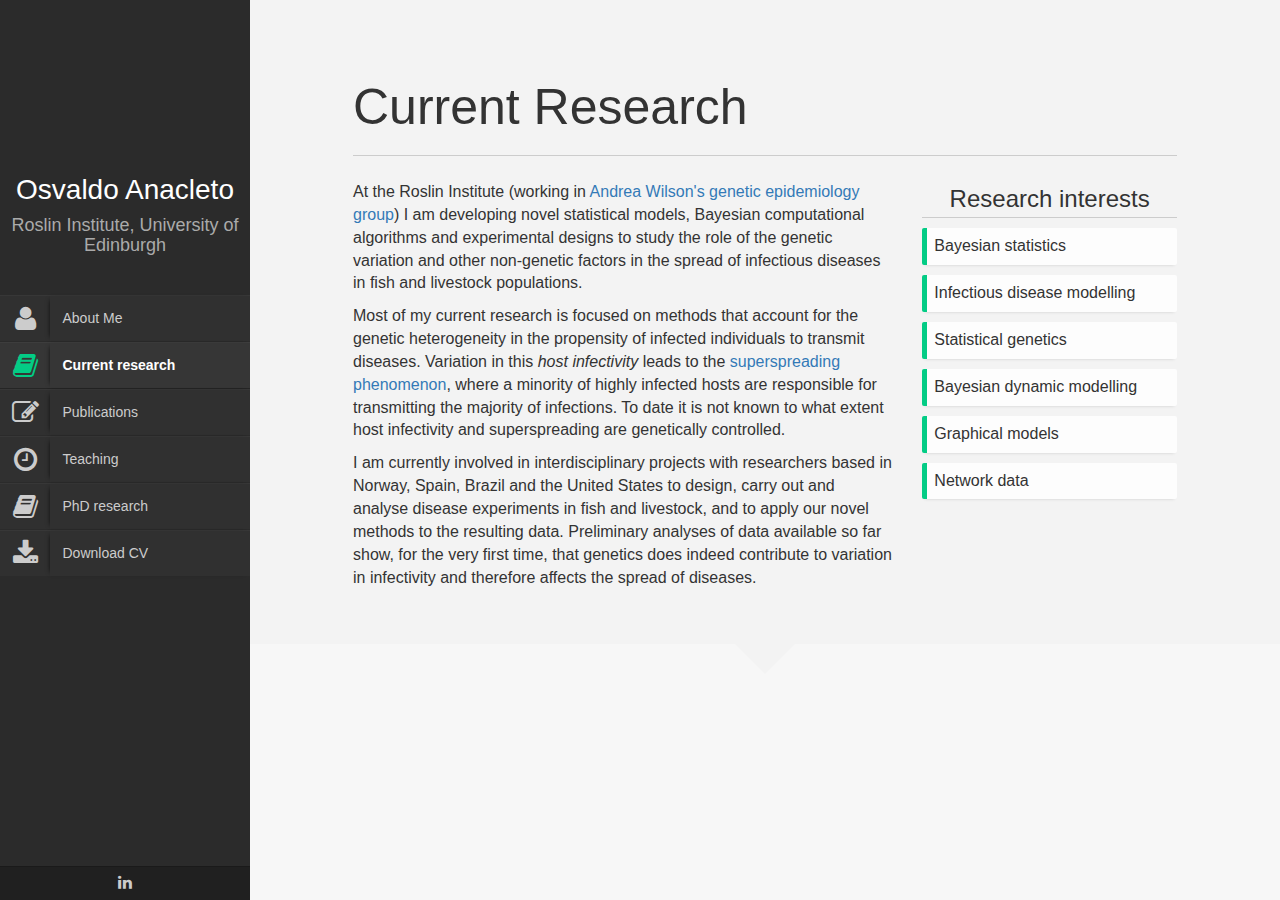
==== CurrentResearch.html @ b1d612fa "Add files via upload" ====
<!DOCTYPE html>
<html lang="en">
    <head>
        <title>Osvaldo</title>
        <meta http-equiv="Content-Type" content="text/html; charset=UTF-8">
        <meta name="author" content="owwwlab.com">
        <meta name="viewport" content="width=device-width, initial-scale=1, maximum-scale=1">

        <meta name="description" content="A theme for faculty profile page" />
        <meta name="keywords" content="faculty profile, theme,css, html, jquery, transition, transform, 3d, css3" />

        <link rel="shortcut icon" href="../favicon.ico">

        <!--CSS styles-->
        <link rel="stylesheet" href="css/bootstrap.css">
        <link rel="stylesheet" href="css/font-awesome.min.css">
        <link rel="stylesheet" href="css/perfect-scrollbar-0.4.5.min.css">
        <link rel="stylesheet" href="css/magnific-popup.css">
        <link rel="stylesheet" href="css/style.css">
        <link id="theme-style" rel="stylesheet" href="css/styles/default.css">


        <!--/CSS styles-->
        <!--Javascript files-->
        <script type="text/javascript" src="js/jquery-1.11.3.min.js"></script>
        <script type="text/javascript" src="js/TweenMax.min.js"></script>
        <script type="text/javascript" src="js/jquery.touchSwipe.min.js"></script>
        <script type="text/javascript" src="js/jquery.carouFredSel-6.2.1-packed.js"></script>

        <script type="text/javascript" src="js/modernizr.custom.63321.js"></script>
        <script type="text/javascript" src="js/jquery.dropdownit.js"></script>

        <script type="text/javascript" src="js/ScrollToPlugin.min.js"></script>

        <script type="text/javascript" src="js/bootstrap.min.js"></script>

        <script type="text/javascript" src="js/jquery.mixitup.min.js"></script>

        <script type="text/javascript" src="js/masonry.min.js"></script>

        <script type="text/javascript" src="js/perfect-scrollbar-0.4.5.with-mousewheel.min.js"></script>
        <script type="text/javascript" src="js/jquery.nicescroll.min.js"></script>

        <script type="text/javascript" src="js/magnific-popup.js"></script>
        <script type="text/javascript" src="js/custom.js"></script>

        <!--/Javascript files-->

    </head>
    <body>

        <div id="wrapper">
            <a href="#sidebar" class="mobilemenu"><i class="fa fa-reorder"></i></a>

            <div id="sidebar">
                <div id="sidebar-wrapper">
                    <div id="sidebar-inner">
                        <!-- Profile/logo section-->
                        <div id="profile" class="clearfix">
                            <div class="portrate hidden-xs"></div>
                            <div class="title">
                                <h2>Osvaldo Anacleto</h2>
                               <h3>Roslin Institute, University of Edinburgh</h3>
                            </div>
                        </div>
                        <!-- /Profile/logo section-->

                        <!-- Main navigation-->
                        <div id="main-nav">
                            <ul id="navigation">
<li>
                                  <a href="index.html">
                                    <i class="fa fa-user"></i>
                                    <div class="text">About Me</div>
                                  </a>
                                </li>

                                      <li class="currentmenu">
                                  <a href="CurrentResearch.html">
                                    <i class="fa fa-book"></i>
                                    <div class="text">Current research</div>
                                  </a>
                                </li>

                                <li>
                                  <a href="publications.html">
                                    <i class="fa fa-edit"></i>
                                    <div class="text">Publications</div>
                                  </a>
                                </li>
                                <li>
                                  <a href="teaching.html">
                                    <i class="fa fa-clock-o"></i>
                                    <div class="text">Teaching</div>
                                  </a>
                                </li>
                                <li>
                                  <a href="research.html">
                                    <i class="fa fa-book"></i>
                                    <div class="text">PhD research</div>
                                  </a>
                                </li>

                                <li class="external">
                                  <a href="CV Osvaldo Anacleto.pdf" target="_blank">
                                      <i class="fa fa-download"></i>
                                      <div class="text">Download CV</div>
                                  </a>
                                </li>
                            </ul>
                        </div>
                        <!-- /Main navigation-->
                        <!-- Sidebar footer -->
                        <div id="sidebar-footer">
                            <div class="social-icons">
                                <ul>
                                    <!-- <li><a href="#"><i class="fa fa-facebook"></i></a></li>
                                    <li><a href="#"><i class="fa fa-twitter"></i></a></li> -->
                                    <li><a href="#"><i class="fa fa-linkedin"></i></a></li>
                                </ul>
                            </div>


                            <!-- <div id="copyright">Copyright text here</div> -->

                        </div>
                        <!-- /Sidebar footer -->
                    </div>

                </div>
            </div>

            <div id="main">

                <div id="research" class="page">
                    <div class="pageheader">

                        <div class="headercontent">

                            <div class="section-container">
                                <h2 class="title">Current Research</h2>

                                <div class="row">
                                    <div class="col-md-8">


  <p> At the Roslin Institute (working in <a href="https://www.ed.ac.uk/roslin/about/contact-us/staff/andrea-wilson" target="_blank">  Andrea Wilson's genetic epidemiology group</a>) I am developing novel statistical models, Bayesian computational algorithms and experimental designs to study the role of the genetic variation and other non-genetic factors in the spread of infectious diseases in fish and livestock populations. </p>

  <p> Most of my current research is focused on methods that account for the genetic heterogeneity in the propensity of infected individuals to transmit diseases.  Variation in this <i> host infectivity </i>  leads to the <a href="https://en.wikipedia.org/wiki/Super-spreader" target="_blank"> superspreading phenomenon</a>, where a minority of highly infected hosts are responsible for transmitting the majority of infections.
  To date it is not known to what extent host infectivity and superspreading are genetically controlled.   </p>



<p> I am currently involved in interdisciplinary projects with researchers based in Norway, Spain, Brazil and the United States to design, carry out and analyse disease experiments in fish and livestock, and to apply our novel methods to the resulting data. Preliminary analyses of data available so far show, for the very first time, that genetics does indeed contribute to variation in infectivity and therefore affects the spread of diseases.</p>




                                    </div>
                                    <div class="col-md-4">
                                        <div class="subtitle text-center">
                                            <h3>Research interests</h3>
                                        </div>
                                        <ul class="ul-boxed list-unstyled">
                                            <li>Bayesian statistics</li>
                                            <li>Infectious disease modelling</li>
                                            <li>Statistical genetics</li>
                                            <li>Bayesian dynamic modelling</li>
                                            <li>Graphical models</li>
                                            <li>Network data</li>
                                        </ul>
                                    </div>
                                </div>
                            </div>
                        </div>
                    </div>


                </div>
            </div>
        </div>
    </body>
</html>
---- css/style.css ----
/* General styles
 **************************************************/
@font-face {
	font-family: 'Lato';
	font-style: normal;
	font-weight: 300;
	src: local('Lato Light'), local('Lato-Light'), url(http://themes.googleusercontent.com/static/fonts/lato/v6/KT3KS9Aol4WfR6Vas8kNcg.woff) format('woff');
}

@font-face {
	font-family: 'Lato';
	font-style: normal;
	font-weight: 400;
	src: local('Lato Regular'), local('Lato-Regular'), url(http://themes.googleusercontent.com/static/fonts/lato/v6/9k-RPmcnxYEPm8CNFsH2gg.woff) format('woff');
}

@font-face {
	font-family: 'Lato';
	font-style: normal;
	font-weight: 900;
	src: local('Lato Black'), local('Lato-Black'), url(http://themes.googleusercontent.com/static/fonts/lato/v6/BVtM30trf7q_jfqYeHfjtA.woff) format('woff');
}

@font-face {
	font-family: 'Lato';
	font-style: italic;
	font-weight: 400;
	src: local('Lato Italic'), local('Lato-Italic'), url(http://themes.googleusercontent.com/static/fonts/lato/v6/oUan5VrEkpzIazlUe5ieaA.woff) format('woff');
}

body {
	font-size: 16px;
	font-family: 'Lato', sans-serif;
	font-weight: 400;
	background: #4D4D4D;
}

a,a:hover,a:focus {
	text-decoration: none;
	outline: 0;
}

h1,h2,h3,h4,h5,h6,.h1,.h2,.h3,.h4,.h5,.h6 {
	font-family: "Lato", Helvetica, Arial, sans-serif;
	font-weight: 300;
}
/* mobile menu
 **************************************************/
.mobilemenu {
	position: fixed;
	top: 5px;
	left: 5px;
	right: 0;
	z-index: 1002;
	font-size: 30px;
	padding: 2px 10px;
	background: #2b2b2b;
	display: block;
	width: 50px;
	height: 50px;
	color: #fff;
	display: none;
	text-align: center;
}

.mobilemenu:hover,.mobilemenu:focus {
	color: #fff;
}


/* layout
 **************************************************/
#sidebar{
	position: fixed;
	width:250px;
	background: #2b2b2b;
	top: 0;
	left: 0;
	bottom: 0;
}

#sidebar-wrapper{
	position: relative;
	height: 100%;
	width: 100%;
	overflow-y: auto;
	-webkit-overflow-scrolling: touch;
}

#sidebar-inner{
  position: relative;
  min-height: 100%;
}

#main-nav {
	position: relative;
	text-align: left;
	width: 100%;
	padding-bottom: 0;

}

#main {
	position: absolute;
	left: 250px;
	right: 0;
	top: 0;
	bottom: 0;
	background: #fefefe;
	overflow: hidden;
	-webkit-overflow-scrolling: touch;
}

.page {
	overflow: auto;
	position: absolute;
	top: 0;
	left: 0px;
	bottom: 0;
	width: 100%;
	background-color: #f7f7f7;
	-webkit-overflow-scrolling: touch;
}

.home {
	left: 0px;
	z-index: 0;
	width: 100%;
}

#overlay {
	position: absolute;
	top: 0;
	left: 0px;
	bottom: 0;
	right: 0px;
	background-color: #000;
	-ms-filter: "progid:DXImageTransform.Microsoft.Alpha(Opacity=25)";
	filter: alpha(opacity=25);
	opacity: 0.25;
	display: none;
	z-index: 300;
	cursor: crosshair;
	cursor: url(../img/pointer.png), auto;
}

#runner {
	position: absolute;
	width: 30px;
	height: 20px;
	color: #fff;
	font-size: 20px;
	z-index: 2000;
}

.currentpage {
	-webkit-box-shadow: -2px 0 4px -2px rgba(0,0,0,.25);
	box-shadow: -2px 0 4px -2px rgba(0,0,0,.25);
}


/* sidebar
 **************************************************/
#nav-container {
	position: relative;
	padding-bottom: 75px;
	bottom: 0;
	height: 100%;
}

#profile {
	text-align: center;
	padding: 30px 10px;
	position: relative;
}

#profile .portrate {
	background-image: url("../img/personal/osvaldo.jpg");
	width: 125px;
	margin: 0 auto;
	height: 125px;
	border-radius: 50%;

	-webkit-background-size: cover;
	-moz-background-size: cover;
	background-size: cover;
}

#profile .title h2 {
	font-size: 28px;
	font-weight: 300;
	color: #fff;
	margin: 20px 0 10px 0;
}

#profile .title h3 {
	font-size: 18px;
	font-weight: 300;
	color: #aaa;
	margin: 0px 0 10px 0;
}

ul#navigation {
	padding: 0;
	margin: 0;
}

ul#navigation > li {
	display: block;
	float: none;
	clear: both;
	background: #303030;
	border-top: 1px solid #373737;
	border-bottom: 1px solid #2B2B2B;
	cursor: pointer;
	-webkit-transition: background 0.5s;
	-moz-transition: background 0.5s;
	-o-transition: background 0.5s;
	-ms-transition: background 0.5s;
	transition: background 0.5s;
}

ul#navigation > li > a {
	color: #ccc;
	font-size: 14px;
}

ul#navigation li:hover,ul#navigation li:focus {
	background: #363636;
}

ul#navigation li:hover a,ul#navigation li:focus a {
	color: #f7f7f7;
}

ul#navigation .currentmenu {
	font-weight: bold;
}

ul#navigation li.currentmenu a {
	color: #fff;
}

/*ul#navigation li.external:hover .fa, ul#navigation li.currentmenu .fa{
	color: #03cc85;
}*/

ul#navigation li.currentmenu {
	background: #363636;
	border-top: 1px solid #3d3d3d;
	border-bottom: 1px solid #252525;
}


ul#navigation li .text {
	padding-left: 5%;
	margin-left: 50px;
	line-height: 45px;

	-webkit-box-shadow: -3px 0 5px -4px #000;
	box-shadow: -3px 0 5px -4px #000;
}

ul#navigation li .fa {
	float: left;
	line-height: 45px;
	width: 50px;
	text-align: center;
	font-size: 27px;
}

#sidebar-footer{
	position: absolute;
	bottom: 0;
	left: 0;
	width: 100%;
	background: #202020;
	border-top: 1px solid #1A1A1A;
	text-align: center;
  	overflow: hidden;
}

.social-icons ul {
	padding: 0 20px;
	margin: 0;
	list-style: none;
	text-align: center;
}

.social-icons li {
	/* float: left; */
	/* width: 33%; */
	padding: 5px;
	text-align: center;
	display: inline-block;
}

.social-icons a {
	color: #ccc;
}

.social-icons a:hover,.social-icons a:focus {
	color: #fff;
}

.social-icons i {
	font-size: 16px;
}

#copyright{
	text-align:center;
	font-size:0.7em;
	color: #8E8E8E;
	margin-bottom: 5px;
}
/* page specifics
 **************************************************/
.page-container {
	position: relative;
}

.pageheader {
	background: #f3f3f3;
	position: relative;
	padding: 60px 0 45px 0;
}

.pageheader:after {
	top: 100%;
	border: solid transparent;
	content: " ";
	height: 0;
	width: 0;
	position: absolute;
	pointer-events: none;
	border-color: rgba(8, 4, 13, 0);
	border-top-color: #f3f3f3;
	border-width: 30px;
	left: 50%;
	margin-left: -30px;
	z-index: 1;
}

.headercontent .title {
	font-size: 50px;
	margin-bottom: 25px;
	border-bottom: 1px solid #ccc;
	padding: 0 0 20px 0;
}
.headercontent .title.noborder{
	border:none;
}
.headercontent .subtitle {
	border-bottom: 1px solid #ccc;
	margin: 0 0 10px 0;
	padding: 5px 0;
}

.headercontent .subtitle h3 {
	margin: 0;
	padding: 0;
}

.page .section{
	padding: 70px 0;
	position: relative;
}

.section-container {
	padding: 0 10%;
}

.color-1 {
	background: #fcfcfc;
}

.color-2 {
	background: #f7f7f7;
}

.color-3 {
	background: #2c2c2d;
	color: #fff;
}

.color-4 {
	background: #000;
}

.section .title {
	border-bottom: 1px solid #ccc;
	margin: 0 0 30px 0;
	padding: 20px 0;
}

.section .title h3 {
	padding: 0;
	margin: 0;
	font-size: 26px;
}


.biothumb{position: relative;}
.biothumb .overlay{
	position: absolute;
	width: 100%;
	color:#fff;
	bottom: 0;
	background-color: black;
	background-color: rgba(0,0,0,0.5);
	padding:25px;
}
.biothumb .overlay h1{
	font-size: 45px;
}

.fixedbg{
	padding: 70px 0;
    position: relative;
    margin: 0;
	background-position: center;
    background-repeat: no-repeat;
    background-size: cover !important;
}

.fixedbg.parallax{
    background-attachment: fixed !important;
}

.fixedbg .heading{
	font-size: 28px;
    color: #ffffff;
    line-height: 1.2;
    text-align: center;
    font-weight: 700;
    font-style: normal;
}

/*************************************************
 *  uls
 **************************************************/
.ul-bolded li {
	font-weight: bold;
}

.ul-boxed li {
	padding: 7px;
	background-color: #FdFdFd;
	margin-bottom: 10px;
	-webkit-box-shadow: 0px 3px 3px -3px #ccc;
	box-shadow: 0px 3px 3px -3px #ccc;
	border-radius: 2px;
	border-left: 5px solid;
}

/* ul-card
 **************************************************/
ul.ul-card {
	padding: 0;
	margin: 0;
	list-style: none;
}

ul.ul-card li {
	position: relative;
	padding: 50px 15px 20px 15px;
	background-color: #fff;
	margin-bottom: 15px;
	-webkit-box-shadow: 0px 3px 3px -3px #ccc;
	box-shadow: 0px 3px 3px -3px #ccc;
	border-radius: 3px;
	margin-left: 10px;
	color: #333;
}

ul.ul-card li .dy {
	position: absolute;
	top: 10px;
	left: -10px;
	border-radius: 0px;
	padding: 0;
	color: white;
}

ul.ul-card li .dy span {
	padding: 7px 10px;
	line-height: 30px;
	margin: 0;
}

/*ul.ul-card li .dy .degree {
	background-color: #03bb7a;
}*/

ul.ul-card li .dy .year {
	/*background-color: #03cc85;*/
	-webkit-box-shadow: -3px 0px 7px -3px rgba(68, 68, 68, 0.5);
	box-shadow: -3px 0px 7px -3px rgba(68, 68, 68, 0.5);
	margin-left: -3px !important;
}

ul.ul-card li .description p {
	font-size: 16px;
	margin: 0;
}

ul.ul-card li .description p.where {
	font-weight: 300;
	font-size: 14px;
}

/* ul-dates
 **************************************************/
ul.ul-dates,ul.ul-dates-gray {
	margin: 0;
	padding: 0;
	list-style: none;
}

ul.ul-dates li,ul.ul-dates-gray li {
	margin-bottom: 15px; /*margin-left:  20px;
	*/
}

ul.ul-dates div.dates,ul.ul-dates-gray div.dates {
	float: left;
	width: 75px;
}

ul.ul-dates div.dates span,ul.ul-dates-gray div.dates span {
	/*background-color: #03cc85;*/
	padding: 6px;
	display: block;
	text-align: center;
	color: #fff;
	position: relative;
}

ul.ul-dates-gray div.dates span {
	background-color: #BBBBBB !important;
}

/*ul.ul-dates div.dates span:last-child {
	background-color: #03bb7a;
}*/

ul.ul-dates-gray div.dates span:last-child {
	background-color: #979797 !important;
}

ul.ul-dates-gray div.dates span:first-child,
ul.ul-dates div.dates span:first-child {
	-webkit-box-shadow: 0px 2px 6px -3px rgba(68, 68, 68, 0.5);
	box-shadow: 0px 2px 6px -3px rgba(68, 68, 68, 0.5);
	z-index: 3;
	position: relative;
}

ul.ul-dates div.content,ul.ul-dates-gray div.content {
	margin-left: 90px;
	min-height: 70px;
	padding-top: 10px;
}

ul.ul-dates div.content h4,ul.ul-dates-gray div.content h4 {
	font-weight: 400;
	font-size: 16px;
	margin-top: 0;
}

ul.ul-dates div.content p,ul.ul-dates-gray div.content p {
	font-size: 13px;
}



/* ul-timeline
 **************************************************/
ul.timeline {
	border-left: 8px solid #FFF;
	list-style: none;
	padding: 1px 0;
	margin-left: 100px;
}

ul.timeline li .date {
	float: left;
	padding: 10px 15px 10px 10px;
	margin-top: 10px;
	margin-left: -115px;
	font-size: 15px;
	width: 110px;
	text-align: center;
	/*background: #03cc85;*/
	color: #fff;
}

/*ul.timeline li.open .data {
	background: #03bb7a;
}*/

ul.timeline li .circle {
	float: left;
	margin: 20px 0;
	margin-left: -14px;
	width: 20px;
	height: 20px;
	border: 4px solid #FFFFFF;
	border-radius: 10px;
	background-color: #d5d5d5;
}

ul.timeline li.open .circle {
	/*background-color: #03bb7a;*/
	-webkit-box-shadow: 0px 2px 6px -3px rgba(68, 68, 68, 0.5);
	box-shadow: 0px 2px 6px -3px rgba(68, 68, 68, 0.5);
}

ul.timeline li .data {
	background: #fdfdfd;
	margin: 10px 0px 10px 20px;
	border-left: 10px solid;
	padding: 18px 20px;
	font-size: 16px;

	-webkit-box-shadow: 0px 3px 3px -3px #ccc;
	box-shadow: 0px 3px 3px -3px #ccc;
	border-radius: 3px;
}

ul.timeline li.open .data {
	/*border-color: #03bb7a;*/
	background: #fff;
}

ul.timeline li .data .subject {
	cursor: pointer;
	color: #777;
	font-size: 18px;
}

ul.timeline li .data .text {
	display: none;
	margin-top: 15px;
	font-size: 14px;
}

/* ul-withdetails
 **************************************************/
.ul-withdetails {
	list-style: none;
	padding: 0;
}

.ul-withdetails li {
	background-color: #FdFdFd;
	margin-bottom: 15px;

	-webkit-box-shadow: 0px 3px 3px -3px #ccc;
	box-shadow: 0px 3px 3px -3px #ccc;
	border-radius: 3px;
}

.ul-withdetails li .image {
	position: relative;
	overflow: hidden;
}

.ul-withdetails li .imageoverlay {
	position: absolute;
	top: 0;
	left: -100%;
	width: 100%;
	height: 100%;
	/*background: #03cc85;*/
	cursor: pointer;
	-ms-filter: "progid:DXImageTransform.Microsoft.Alpha(Opacity=70)";
	filter: alpha(opacity=70);
	opacity: 0.7;

	-webkit-transition: all 0.3s ease-out;
	   -moz-transition: all 0.3s ease-out;
	    -ms-transition: all 0.3s ease-out;
	     -o-transition: all 0.3s ease-out;
	        transition: all 0.3s ease-out;
}

.ul-withdetails li .imageoverlay i {
	color: #fff;
	position: absolute;
	top: 40%;
	left: 45%;
	font-size: 30px;
}

.ul-withdetails li .meta {
	overflow: hidden;
	padding:  10px;
	cursor: pointer;
}

.ul-withdetails li .details {
	display: none;
	padding: 20px;
	background: #fff;

	-webkit-box-shadow: inset 0px 3px 5px -3px #ccc;
	box-shadow: inset 0px 3px 5px -3px #ccc;
}

/*************************************************
 * lab partnerts
 **************************************************/
#labp-heads-wrap {
	/*background-color: #03bb7a;*/
	position: relative;
	height: 180px;
}

#labp-heads-wrap:after {
	top: 100%;
	border: solid transparent;
	content: " ";
	height: 0;
	width: 0;
	position: absolute;
	pointer-events: none;
	border-color: rgba(247, 103, 103, 0);
	/*border-top-color: #03bb7a;*/
	border-width: 15px;
	left: 50%;
	margin-left: -15px;
}

#lab-carousel {
	width: 100%;
	height: 200px;
	position: absolute;
	top: 0;
	left: 0;
}

#lab-carousel div {
	float: left;
	width: 100px;
	height: 100px;
}

#lab-carousel img {
	border: none;
	position: relative;

	-webkit-box-shadow: 0 0 10px #000;
	box-shadow: 0 0 10px #000;
}

.caroufredsel_wrapper {
	margin-top: -10px !important;
	padding-top: 20px !important;
	padding-bottom: 20px !important;
}

#labp-heads-wrap #next,#labp-heads-wrap #prev {
	position: absolute;
	top: 0;
	height: 100%;
	line-height: 180px;
	padding: 0 10px;
	color: #f7f7f7;
	font-size: 30px;
	z-index: 4;
}

#labp-heads-wrap #next {
	right: 0;
}

#labp-heads-wrap #prev {
	left: 0;
}

#labp-heads-wrap #prev.disabled,#labp-heads-wrap #next.disabled {
	color: #ccc;
	cursor: default;
}

#lab-details {
	background-color: #fff;
	padding: 20px;
	padding-top: 40px;
	text-align: center;
	min-height: 150px;

	-webkit-box-shadow: 0px 3px 3px -3px #ccc;
	box-shadow: 0px 3px 3px -3px #ccc;
	border-radius: 2px;
}

#lab-details div {
	display: none;
}

#lab-details h3 {
	margin-top: 0;
}

/* filter dropdowns
 **************************************************/
#filters,.filters,#pub-grid {
	padding: 20px 0 30px 0 !important;
}

#filters h3,.filters h3,div#sort {
	margin-top: 30px;
}

#sort span {
	line-height: 30px;
}

.stuck {
	position: fixed !important;
	z-index: 1001;
	top: 0;
	right: 0;

	-webkit-box-shadow: 0px 2px 4px 0px #cecece;
	box-shadow: 0px 2px 4px 0px #cecece;
}

.cd-dropdown,.cd-select {
	position: relative;
	margin: 20px auto;
	display: block;
}

.cd-dropdown > span {
	width: 100%;
	height: 40px;
	line-height: 40px;
	color: #999;
	font-weight: 700;
	font-size: 16px;
	background: #fff;
	display: block;
	padding: 0 10px 0 30px;
	position: relative;
	cursor: pointer;
}

.cd-dropdown > span:after {
	content: '';
	position: absolute;
	right: 0px;
	top: 0px;
	width: 50px;
	text-align: center;
	font-size: 12px;
	padding: 8px;
	height: 70%;
	line-height: 24px;
}

.cd-dropdown.cd-active > span:after {
	content: '';
}

.cd-dropdown ul {
	list-style-type: none;
	margin: 0;
	padding: 0;
	display: block;
	position: relative;
}

.cd-dropdown > span,.cd-dropdown ul li:nth-last-child(-n+3) span {
	-webkit-box-shadow: 0 1px 1px rgba(0,0,0,0.1);
	box-shadow: 0 1px 1px rgba(0,0,0,0.1);
}

.cd-dropdown ul {
	position: absolute;
	top: 0px;
	width: 100%;
}

.cd-dropdown ul li {
	position: absolute;
	width: 100%;
}

/*.cd-active.cd-dropdown > span {
	color: #03cc85;
}*/

.cd-active.cd-dropdown > span,.cd-active.cd-dropdown ul li span {
	-webkit-box-shadow: 0 1px 1px rgba(0,0,0,0.1);
	box-shadow: 0 1px 1px rgba(0,0,0,0.1);
}

.cd-active.cd-dropdown ul li span {
	-webkit-transition: all 0.2s linear 0s;
	-moz-transition: all 0.2s linear 0s;
	-o-transition: all 0.2s linear 0s;
	-ms-transition: all 0.2s linear 0s;
	transition: all 0.2s linear 0s;
}

.cd-active.cd-dropdown ul li span:hover {
	/*background: #03cc85;*/
	color: #fff;
}

.cd-dropdown ul li span {
	width: 100%;
	background: #fafafa;
	line-height: 40px;
	padding: 0 10px 0 30px;
	display: block;
	color: #bcbcbc;
	cursor: pointer;
	font-weight: 700;
}

/* publications
 **************************************************/
#pub-grid .mix {
	-ms-filter: "progid:DXImageTransform.Microsoft.Alpha(Opacity=0)";
	filter: alpha(opacity=0);
	opacity: 0;
	display: none;
}

.pitems .item {
	margin-bottom: 20px;
	width: 100%;
}

.pitems .pubmain {
	background: #fefefe;
	padding: 25px 25px 35px 25px;
	min-height: 130px;
	position: relative;

	-webkit-box-shadow: 0px 3px 3px -3px #ccc;
	box-shadow: 0px 3px 3px -3px #ccc;
	cursor: pointer;
}

.pitems .pubtitle {
	margin: 0;
	padding: 0 0 15px 0;
	font-size: 20px;
	font-weight: 300;
}

.pitems .pubmain div {
	font-size: small;
}

.pitems .pubmain .label {
	margin-right: 10px;
}

.pitems .pubmain .pubassets {
	position: absolute;
	bottom: 0;
	right: 0;
	background: #fafafa;
	text-align: center;
	border-top: 2px solid;
}

.pitems .pubmain .pubassets a {
	color: #9b9b9b;
	padding: 5px 15px;
	float: right;
	font-size: 18px;
}

.pitems .pubmain .pubassets a:hover,.pitems .pubmain .pubassets a:focus,.pitems .pubmain .pubassets a.pubcollapse {
	/*background: #03cc85;*/
	color: #fff;
}

.pitems .pubdetails {
	background: #fff;
	padding: 25px;
	display: none;
}
/* Gallery
 **************************************************/
#gallery-header {
	_color: #f7f7f7;
}

#gallery-header h2 {
	font-size: 50px;
	text-align: center;
}

#gallery-large {
	_background: #303030;
	padding-top: 20px;
}

ul.grid {
	max-width: 69em;
	list-style: none;
	margin: 30px auto;
	padding: 0;
}

ul.grid li {
	display: block;
	float: left;
	padding: 15px;
	width: 33%;
}

@media screen and (max-width: 900px) {
	ul.grid li {
		width: 50%;
	}

}

@media screen and (max-width: 400px) {
	ul.grid li {
		width: 100%;
	}

}

ul.grid li >div {
	-webkit-box-shadow: 0 0 8px -1px #000;
	box-shadow: 0 0 8px -1px #000;
	overflow: hidden;
	position: relative;
}

ul.grid li .over {
	position: absolute;
	bottom: -100%;
	width: 102%;
	right: -1%;
	left: -1%;
	color: #fff;
}

ul.grid li .comein {
	position: relative;
	z-index: 1;
	padding: 15px;
	height: 100%;
}

ul.grid li .comein i {
	display: block;
	width: 60px;
	height: 60px;
	position: absolute;
	top: 50%;
	margin-top: -30px;
	left: 50%;
	margin-left: -30px;
	font-size: 22px;
	color: #FFF;

	-webkit-box-shadow: 0 0 60px #fff;
	box-shadow: 0 0 60px #fff;
	border: 1px solid #fff;
	text-align: center;
	padding-top: 17px;
	border-radius: 50%;
}

ul.grid li .comein-bg {
	-khtml-opacity: .70;
	-moz-opacity: .70;
	-ms-filter: ”alpha(opacity=70)”;
	filter: progid:DXImageTransform.Microsoft.Alpha(opacity=0.7);
	filter: alpha(opacity=70);
	opacity: .70;
	position: absolute;
	top: 0;
	bottom: 0;
	right: 0;
	left: 0;
	background: #000;
	z-index: -1;
}

ul.grid li a,ul.grid li img {
	outline: none;
	border: none;
	display: block;
	max-width: 100%;
}

/* at start */
.my-mfp-slide-bottom .mfp-content {
	-ms-filter: "progid:DXImageTransform.Microsoft.Alpha(Opacity=0)";
	filter: alpha(opacity=0);
	opacity: 0;

	-webkit-transition: all 0.7s ease-out;
	-moz-transition: all 0.7s ease-out;
	-o-transition: all 0.7s ease-out;
	-ms-transition: all 0.7s ease-out;
	transition: all 0.7s ease-out;

	-webkit-transform: translateY(-20px) perspective( 600px ) rotateX( 10deg );
	-moz-transform: translateY(-20px) perspective( 600px ) rotateX( 10deg );
	-o-transform: translateY(-20px) perspective( 600px ) rotateX( 10deg );
	-ms-transform: translateY(-20px) perspective( 600px ) rotateX( 10deg );
	transform: translateY(-20px) perspective( 600px ) rotateX( 10deg );
}

/* animate in */
.my-mfp-slide-bottom.mfp-ready .mfp-content {
	-ms-filter: "progid:DXImageTransform.Microsoft.Alpha(Opacity=100)";
	filter: alpha(opacity=100);
	opacity: 1;

	-webkit-transform: translateY(0) perspective( 600px ) rotateX( 0 );
	-moz-transform: translateY(0) perspective( 600px ) rotateX( 0 );
	-o-transform: translateY(0) perspective( 600px ) rotateX( 0 );
	-ms-transform: translateY(0) perspective( 600px ) rotateX( 0 );
	transform: translateY(0) perspective( 600px ) rotateX( 0 );
}

/* animate out */
.my-mfp-slide-bottom.mfp-removing .mfp-content {
	-ms-filter: "progid:DXImageTransform.Microsoft.Alpha(Opacity=0)";
	filter: alpha(opacity=0);
	opacity: 0;

	-webkit-transform: translateY(-10px) perspective( 600px ) rotateX( 10deg );
	-moz-transform: translateY(-10px) perspective( 600px ) rotateX( 10deg );
	-o-transform: translateY(-10px) perspective( 600px ) rotateX( 10deg );
	-ms-transform: translateY(-10px) perspective( 600px ) rotateX( 10deg );
	transform: translateY(-10px) perspective( 600px ) rotateX( 10deg );
}

/* Dark overlay, start state */
.my-mfp-slide-bottom.mfp-bg {
	-ms-filter: "progid:DXImageTransform.Microsoft.Alpha(Opacity=0)";
	filter: alpha(opacity=0);
	opacity: 0;

	-webkit-transition: opacity 0.3s ease-out;
	-moz-transition: opacity 0.3s ease-out;
	-o-transition: opacity 0.3s ease-out;
	-ms-transition: opacity 0.3s ease-out;
	transition: opacity 0.3s ease-out;
}

/* animate in */
.my-mfp-slide-bottom.mfp-ready.mfp-bg {
	-ms-filter: "progid:DXImageTransform.Microsoft.Alpha(Opacity=80)";
	filter: alpha(opacity=80);
	opacity: 0.8;
}

/* animate out */
.my-mfp-slide-bottom.mfp-removing.mfp-bg {
	-ms-filter: "progid:DXImageTransform.Microsoft.Alpha(Opacity=0)";
	filter: alpha(opacity=0);
	opacity: 0;
}


/* contanct
 **************************************************/
.contact-office {
	background: #fff url('../img/contact-bg-1.png') no-repeat;
}

.contact-lab {
	background: #fff url('../img/contact-bg-2.png') no-repeat;
	color: #fff;
}

/*.contact-office .icon-huge, .contact-lab .icon-huge{
	color: #03cc85;
}*/


.icon-huge {
	font-size: 170px;
	text-align: center;
	-ms-filter: "progid:DXImageTransform.Microsoft.Alpha(Opacity=30)";
	filter: alpha(opacity=30);
	opacity: 0.3;
	display: block;
	padding-top: 30px;
}

@media (max-width: 500px) {
	ul.timeline {
		margin: 0;
		border-left: none;
	}

	ul.timeline .circle {
		display: none;
	}

	ul.timeline .data {
		margin: 0 !important;
		margin-bottom: 10px !important;
		padding-top: 65px !important;
	}

	ul.timeline .date {
		margin-left: 0 !important;
	}

	#sidebar{
		width: 100%;
	}

	#sidebar-wrapper{
		overflow: auto;
	}

}

@media (max-width: 991px) {
	.mobilemenu {
	display: block;
	}

	.social-icons,#main-nav {
		left: 0px;
		z-index: 0;
	}

	#main {
		left: 0;
	}

}


/* fix for mobile view of pages */
@media screen and (max-width: 770px) {

	 #blog-content{
	 	width:100% !important;
	 }
	 .page{
	 	width:100% !important;
	 	left:0 !important;
	}

	.headercontent .title{
		font-size: 20px;
	}

}

}
---- css/styles/default.css ----
ul#navigation li.external:hover .fa, ul#navigation li.currentmenu .fa{
	color: #03cc85;
}
.ul-boxed li {
	border-left-color:#03cc85;
}
ul.ul-card li .dy .year {
	background-color: #03cc85;
}
ul.ul-dates div.dates span {
	background-color: #03cc85;
}
ul.timeline li .date {
	background: #03cc85;
}
ul.timeline li .data {
	border-left-color: #03cc85;
}
.ul-withdetails li .imageoverlay {
	background: #03cc85;
}
.cd-active.cd-dropdown > span {
	color: #03cc85;
}
.cd-active.cd-dropdown ul li span:hover {
	background: #03cc85;
}
.pitems .pubmain .pubassets {
	border-top-color:#03cc85; 
}
.pitems .pubmain .pubassets a:hover,.pitems .pubmain .pubassets a:focus,.pitems .pubmain .pubassets a.pubcollapse {
	background: #03cc85;
}
.contact-office .icon-huge, .contact-lab .icon-huge {
	color: #03cc85;
}

/* socpndary color 
**************************************************/
ul.ul-card li .dy .degree {
	background-color: #03bb7a;
}
ul.ul-dates div.dates span:last-child {
	background-color: #03bb7a;
}
ul.timeline li.open .circle {
	background-color: #03bb7a;
}
ul.timeline li.open .data {
	border-color: #03bb7a;
}
#labp-heads-wrap {
	background-color: #03bb7a;
}
#labp-heads-wrap:after{
	border-top-color: #03bb7a;
}
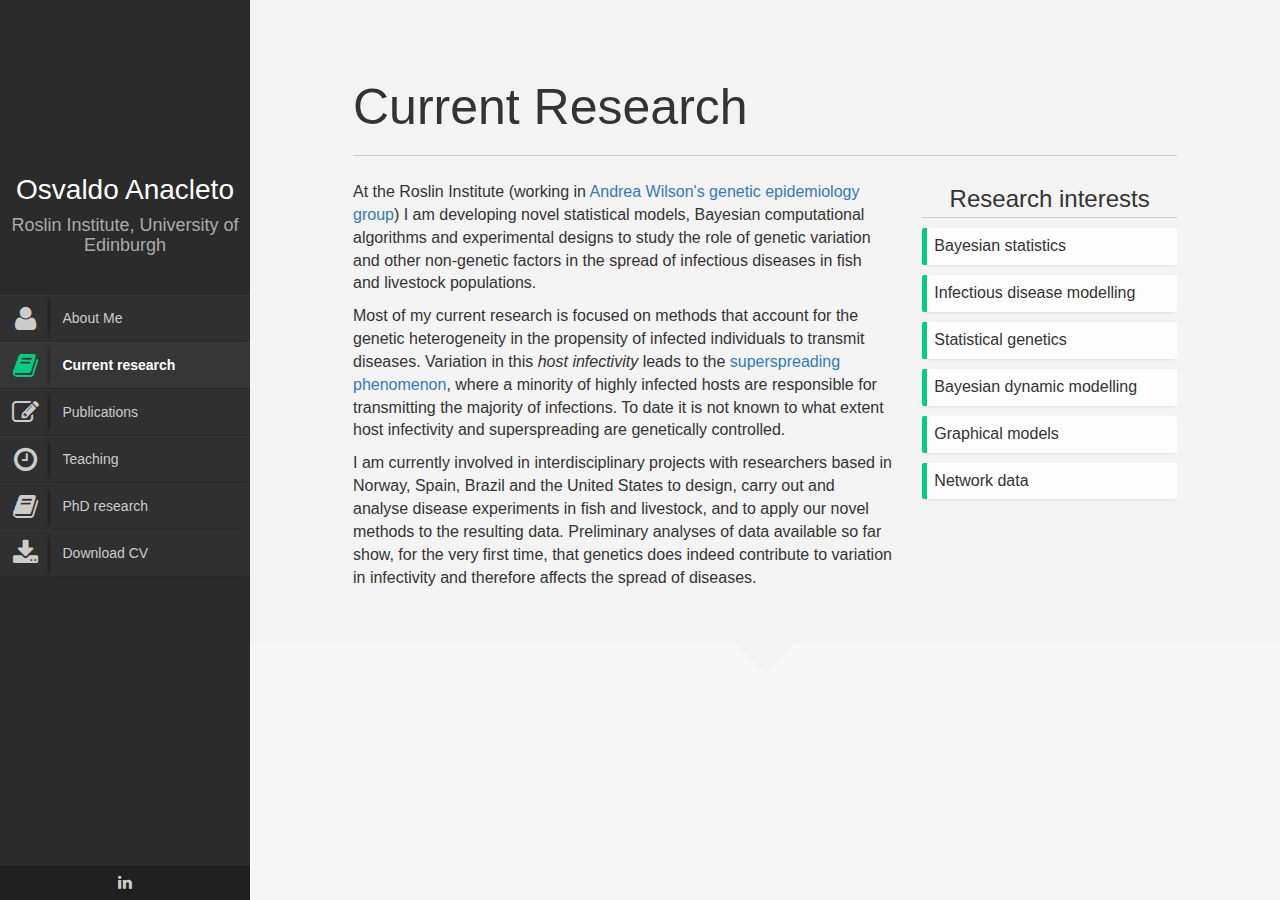
==== commit 540ade86: "Update CurrentResearch.html" ====
--- a/CurrentResearch.html
+++ b/CurrentResearch.html
@@ -1,7 +1,7 @@
 <!DOCTYPE html>
 <html lang="en">
     <head>
-        <title>Osvaldo</title>
+        <title>Osvaldo Anacleto</title>
         <meta http-equiv="Content-Type" content="text/html; charset=UTF-8">
         <meta name="author" content="owwwlab.com">
         <meta name="viewport" content="width=device-width, initial-scale=1, maximum-scale=1">
@@ -144,7 +144,7 @@
                                     <div class="col-md-8">
 
 
-  <p> At the Roslin Institute (working in <a href="https://www.ed.ac.uk/roslin/about/contact-us/staff/andrea-wilson" target="_blank">  Andrea Wilson's genetic epidemiology group</a>) I am developing novel statistical models, Bayesian computational algorithms and experimental designs to study the role of the genetic variation and other non-genetic factors in the spread of infectious diseases in fish and livestock populations. </p>
+  <p> At the Roslin Institute (working in <a href="https://www.ed.ac.uk/roslin/about/contact-us/staff/andrea-wilson" target="_blank">  Andrea Wilson's genetic epidemiology group</a>) I am developing novel statistical models, Bayesian computational algorithms and experimental designs to study the role of genetic variation and other non-genetic factors in the spread of infectious diseases in fish and livestock populations. </p>
 
   <p> Most of my current research is focused on methods that account for the genetic heterogeneity in the propensity of infected individuals to transmit diseases.  Variation in this <i> host infectivity </i>  leads to the <a href="https://en.wikipedia.org/wiki/Super-spreader" target="_blank"> superspreading phenomenon</a>, where a minority of highly infected hosts are responsible for transmitting the majority of infections.
   To date it is not known to what extent host infectivity and superspreading are genetically controlled.   </p>
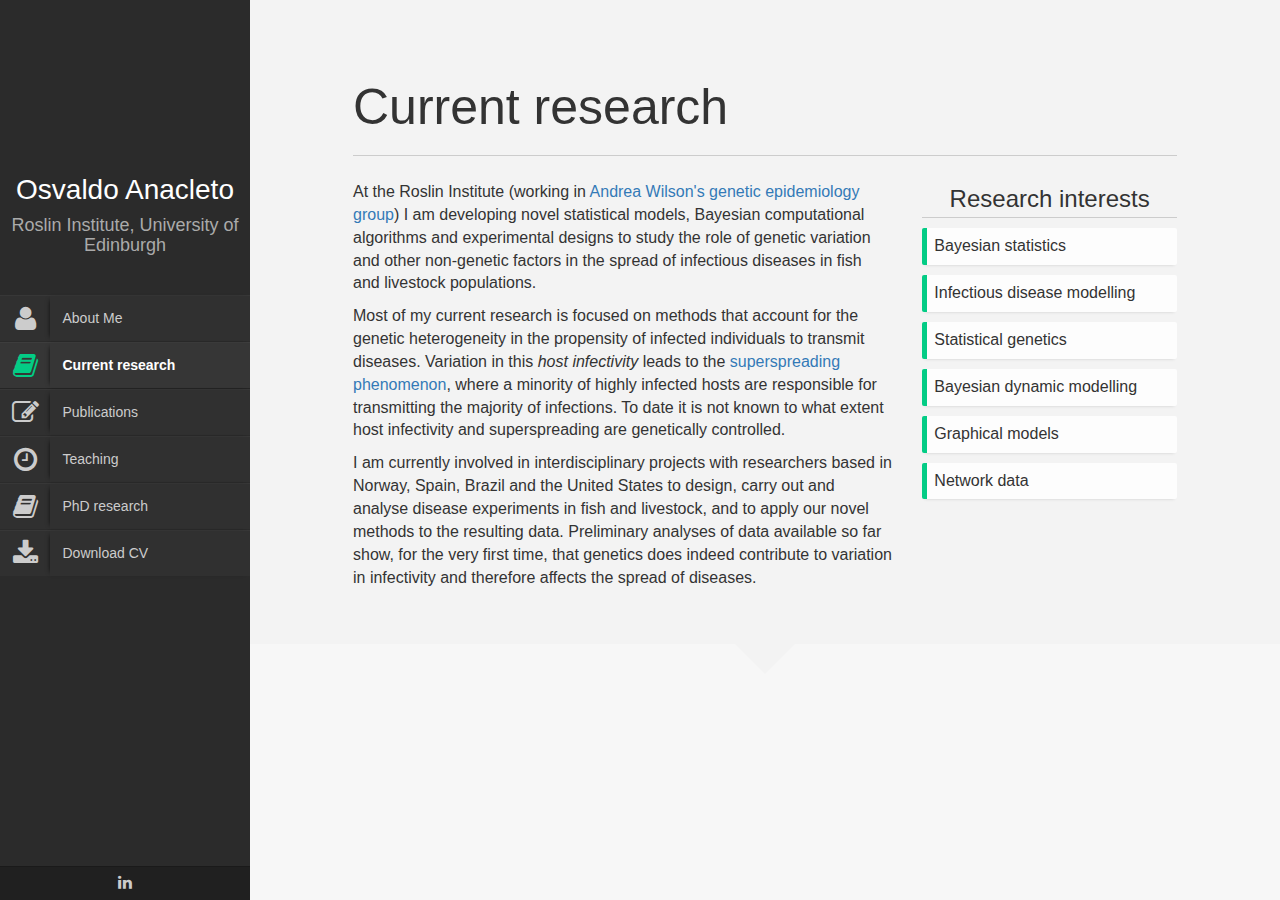
==== commit c4b06f44: "Update CurrentResearch.html" ====
--- a/CurrentResearch.html
+++ b/CurrentResearch.html
@@ -138,7 +138,7 @@
                         <div class="headercontent">
 
                             <div class="section-container">
-                                <h2 class="title">Current Research</h2>
+                                <h2 class="title">Current research</h2>
 
                                 <div class="row">
                                     <div class="col-md-8">
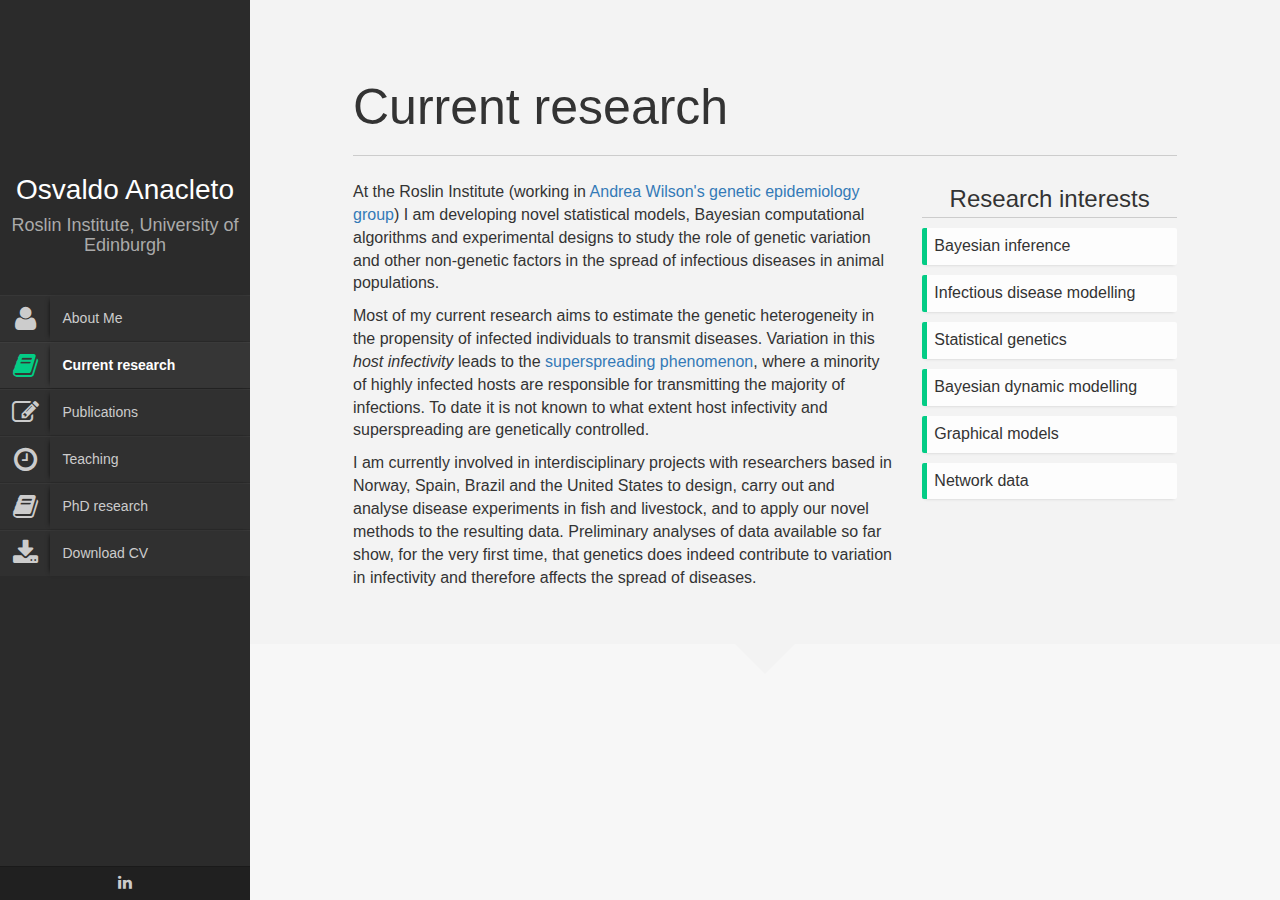
==== commit b7daee2a: "Update CurrentResearch.html" ====
--- a/CurrentResearch.html
+++ b/CurrentResearch.html
@@ -144,9 +144,9 @@
                                     <div class="col-md-8">
 
 
-  <p> At the Roslin Institute (working in <a href="https://www.ed.ac.uk/roslin/about/contact-us/staff/andrea-wilson" target="_blank">  Andrea Wilson's genetic epidemiology group</a>) I am developing novel statistical models, Bayesian computational algorithms and experimental designs to study the role of genetic variation and other non-genetic factors in the spread of infectious diseases in fish and livestock populations. </p>
+  <p> At the Roslin Institute (working in <a href="https://www.ed.ac.uk/roslin/about/contact-us/staff/andrea-wilson" target="_blank">  Andrea Wilson's genetic epidemiology group</a>) I am developing novel statistical models, Bayesian computational algorithms and experimental designs to study the role of genetic variation and other non-genetic factors in the spread of infectious diseases in animal populations. </p>
 
-  <p> Most of my current research is focused on methods that account for the genetic heterogeneity in the propensity of infected individuals to transmit diseases.  Variation in this <i> host infectivity </i>  leads to the <a href="https://en.wikipedia.org/wiki/Super-spreader" target="_blank"> superspreading phenomenon</a>, where a minority of highly infected hosts are responsible for transmitting the majority of infections.
+  <p> Most of my current research aims to estimate the genetic heterogeneity in the propensity of infected individuals to transmit diseases.  Variation in this <i> host infectivity </i>  leads to the <a href="https://en.wikipedia.org/wiki/Super-spreader" target="_blank"> superspreading phenomenon</a>, where a minority of highly infected hosts are responsible for transmitting the majority of infections.
   To date it is not known to what extent host infectivity and superspreading are genetically controlled.   </p>
 
 
@@ -162,7 +162,7 @@
                                             <h3>Research interests</h3>
                                         </div>
                                         <ul class="ul-boxed list-unstyled">
-                                            <li>Bayesian statistics</li>
+                                            <li>Bayesian inference</li>
                                             <li>Infectious disease modelling</li>
                                             <li>Statistical genetics</li>
                                             <li>Bayesian dynamic modelling</li>
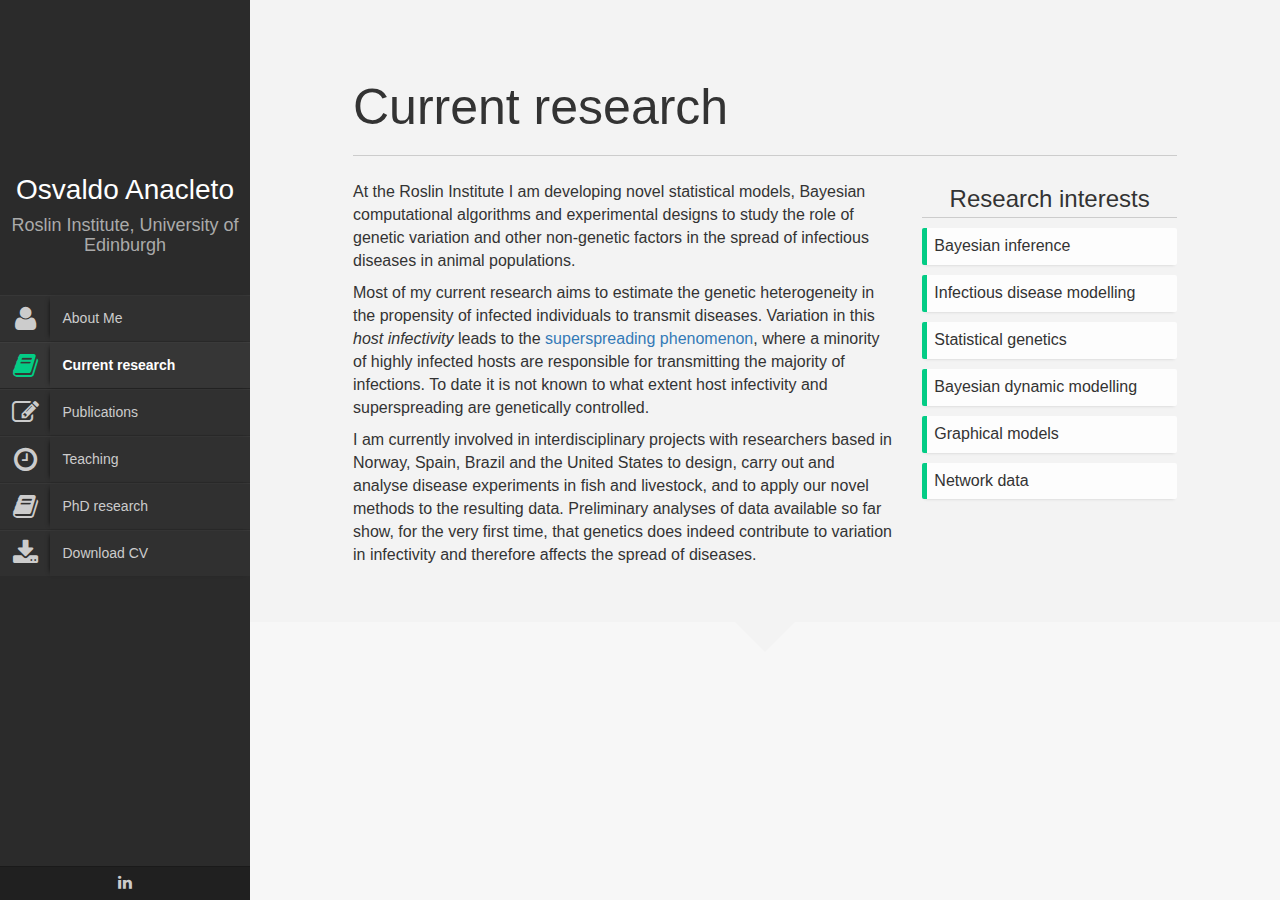
==== commit 4f9fdb8a: "Update CurrentResearch.html" ====
--- a/CurrentResearch.html
+++ b/CurrentResearch.html
@@ -144,7 +144,7 @@
                                     <div class="col-md-8">
 
 
-  <p> At the Roslin Institute (working in <a href="https://www.ed.ac.uk/roslin/about/contact-us/staff/andrea-wilson" target="_blank">  Andrea Wilson's genetic epidemiology group</a>) I am developing novel statistical models, Bayesian computational algorithms and experimental designs to study the role of genetic variation and other non-genetic factors in the spread of infectious diseases in animal populations. </p>
+  <p> At the Roslin Institute I am developing novel statistical models, Bayesian computational algorithms and experimental designs to study the role of genetic variation and other non-genetic factors in the spread of infectious diseases in animal populations. </p>
 
   <p> Most of my current research aims to estimate the genetic heterogeneity in the propensity of infected individuals to transmit diseases.  Variation in this <i> host infectivity </i>  leads to the <a href="https://en.wikipedia.org/wiki/Super-spreader" target="_blank"> superspreading phenomenon</a>, where a minority of highly infected hosts are responsible for transmitting the majority of infections.
   To date it is not known to what extent host infectivity and superspreading are genetically controlled.   </p>
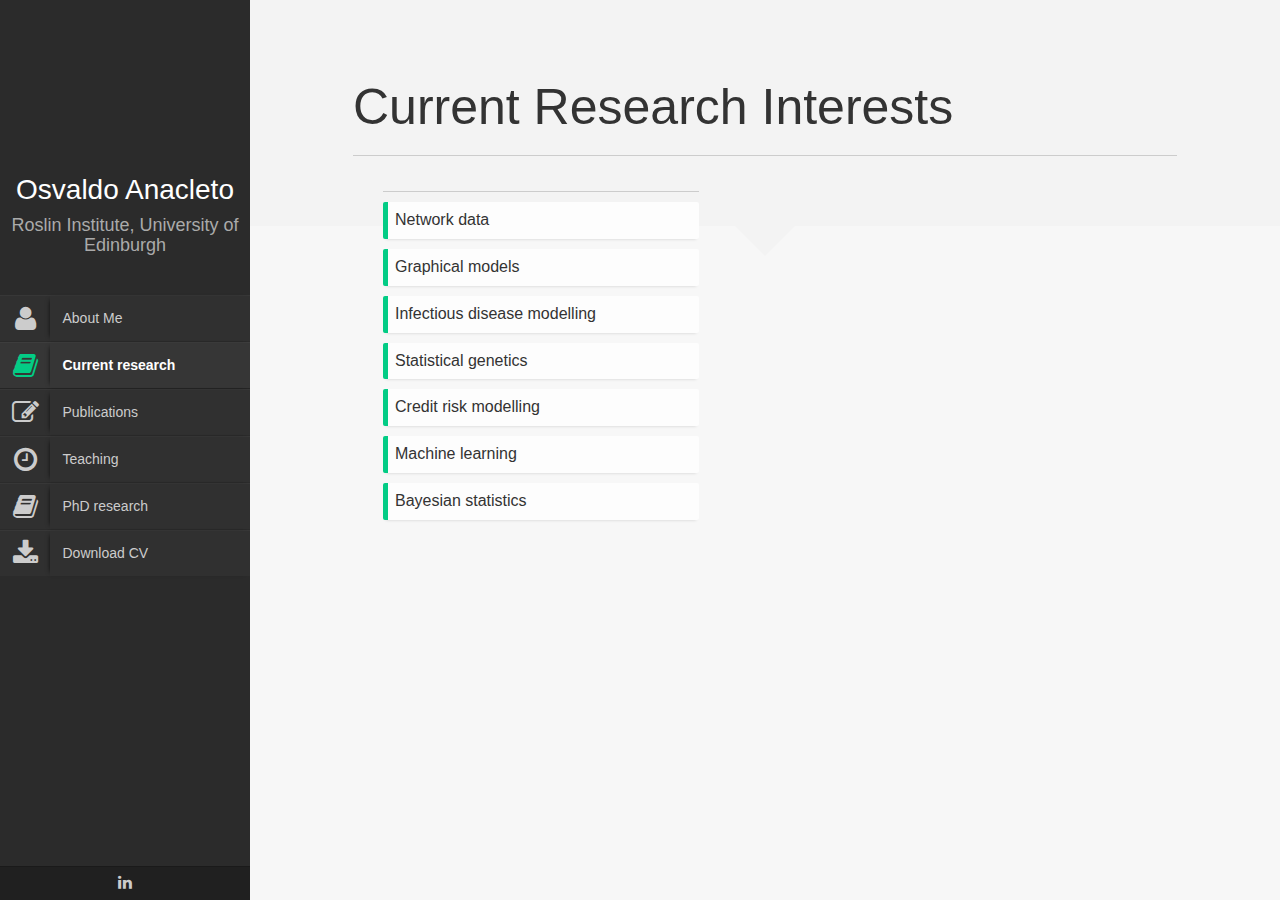
==== commit 7cac5dd7: "Add files via upload" ====
--- a/CurrentResearch.html
+++ b/CurrentResearch.html
@@ -138,15 +138,15 @@
                         <div class="headercontent">
 
                             <div class="section-container">
-                                <h2 class="title">Current research</h2>
+                                <h2 class="title">Current Research Interests</h2>
 
-                                <div class="row">
+                                <!-- <div class="row"> -->
                                     <div class="col-md-8">
 
+<!--
+  <p> At the Roslin Institute (working in <a href="https://www.ed.ac.uk/roslin/about/contact-us/staff/andrea-wilson" target="_blank">  Andrea Wilson's genetic epidemiology group</a>) I am developing novel statistical models, Bayesian computational algorithms and experimental designs to study the role of genetic variation and other non-genetic factors in the spread of infectious diseases in fish and livestock populations. </p>
 
-  <p> At the Roslin Institute I am developing novel statistical models, Bayesian computational algorithms and experimental designs to study the role of genetic variation and other non-genetic factors in the spread of infectious diseases in animal populations. </p>
-
-  <p> Most of my current research aims to estimate the genetic heterogeneity in the propensity of infected individuals to transmit diseases.  Variation in this <i> host infectivity </i>  leads to the <a href="https://en.wikipedia.org/wiki/Super-spreader" target="_blank"> superspreading phenomenon</a>, where a minority of highly infected hosts are responsible for transmitting the majority of infections.
+  <p> Most of my current research is focused on methods that account for the genetic heterogeneity in the propensity of infected individuals to transmit diseases.  Variation in this <i> host infectivity </i>  leads to the <a href="https://en.wikipedia.org/wiki/Super-spreader" target="_blank"> superspreading phenomenon</a>, where a minority of highly infected hosts are responsible for transmitting the majority of infections.
   To date it is not known to what extent host infectivity and superspreading are genetically controlled.   </p>
 
 
@@ -154,20 +154,22 @@
 <p> I am currently involved in interdisciplinary projects with researchers based in Norway, Spain, Brazil and the United States to design, carry out and analyse disease experiments in fish and livestock, and to apply our novel methods to the resulting data. Preliminary analyses of data available so far show, for the very first time, that genetics does indeed contribute to variation in infectivity and therefore affects the spread of diseases.</p>
 
 
+//-->
 
-
-                                    </div>
-                                    <div class="col-md-4">
+                                    <!-- </div> -->
+                                    <div class="col-md-8">  
+<!-- IT WAS     <div class="col-md-4"> //-->
                                         <div class="subtitle text-center">
-                                            <h3>Research interests</h3>
-                                        </div>
+                                         <!--   <h3>Current research interests</h3>  //-->
+                                        </div> 
                                         <ul class="ul-boxed list-unstyled">
-                                            <li>Bayesian inference</li>
+                                            <li>Network data</li>
+                                            <li>Graphical models</li>
                                             <li>Infectious disease modelling</li>
                                             <li>Statistical genetics</li>
-                                            <li>Bayesian dynamic modelling</li>
-                                            <li>Graphical models</li>
-                                            <li>Network data</li>
+                                            <li>Credit risk modelling</li>
+                                            <li>Machine learning</li>
+                                            <li>Bayesian statistics</li>
                                         </ul>
                                     </div>
                                 </div>
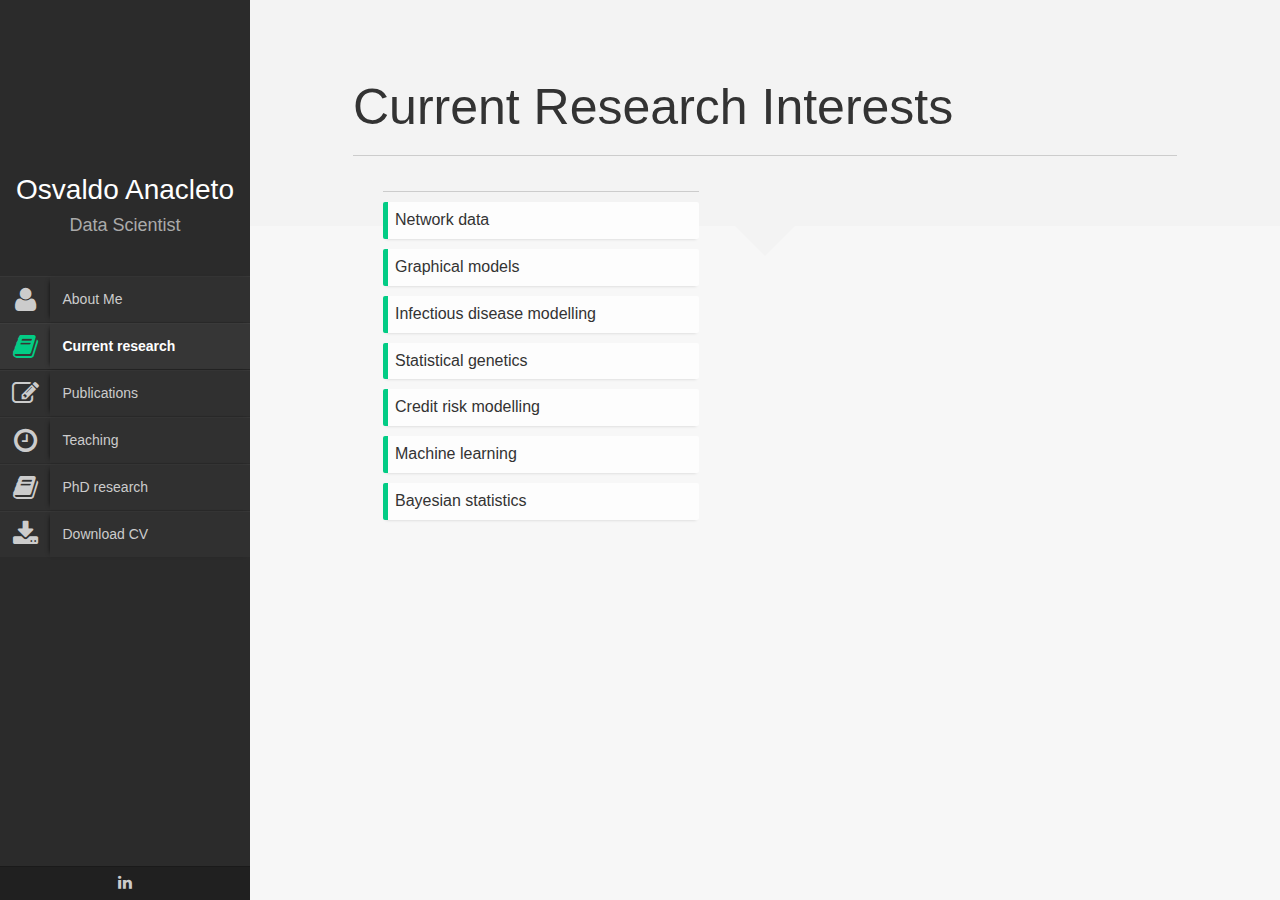
==== commit 3b5827b3: "update current info" ====
--- a/CurrentResearch.html
+++ b/CurrentResearch.html
@@ -60,7 +60,7 @@
                             <div class="portrate hidden-xs"></div>
                             <div class="title">
                                 <h2>Osvaldo Anacleto</h2>
-                               <h3>Roslin Institute, University of Edinburgh</h3>
+                                <h3>Data Scientist</h3>
                             </div>
                         </div>
                         <!-- /Profile/logo section-->
@@ -157,11 +157,11 @@
 //-->
 
                                     <!-- </div> -->
-                                    <div class="col-md-8">  
+                                    <div class="col-md-8">
 <!-- IT WAS     <div class="col-md-4"> //-->
                                         <div class="subtitle text-center">
                                          <!--   <h3>Current research interests</h3>  //-->
-                                        </div> 
+                                        </div>
                                         <ul class="ul-boxed list-unstyled">
                                             <li>Network data</li>
                                             <li>Graphical models</li>
